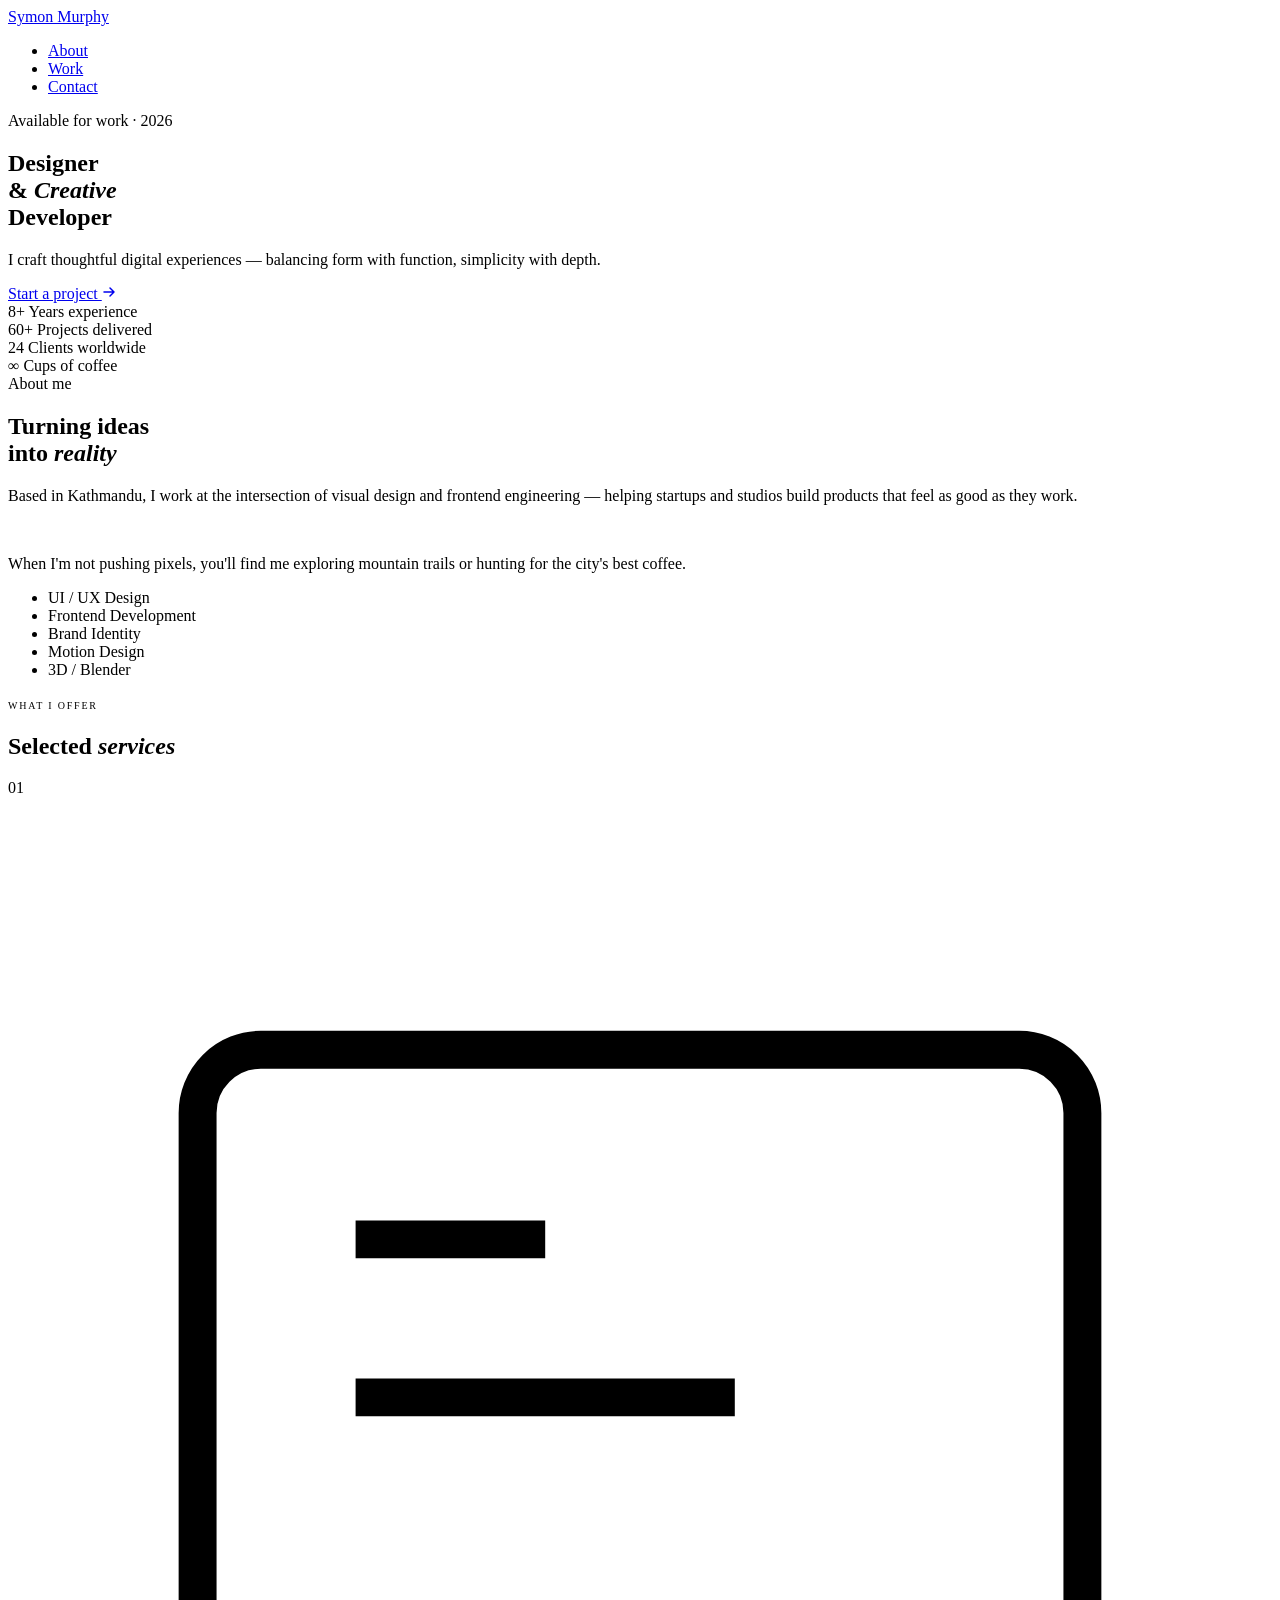
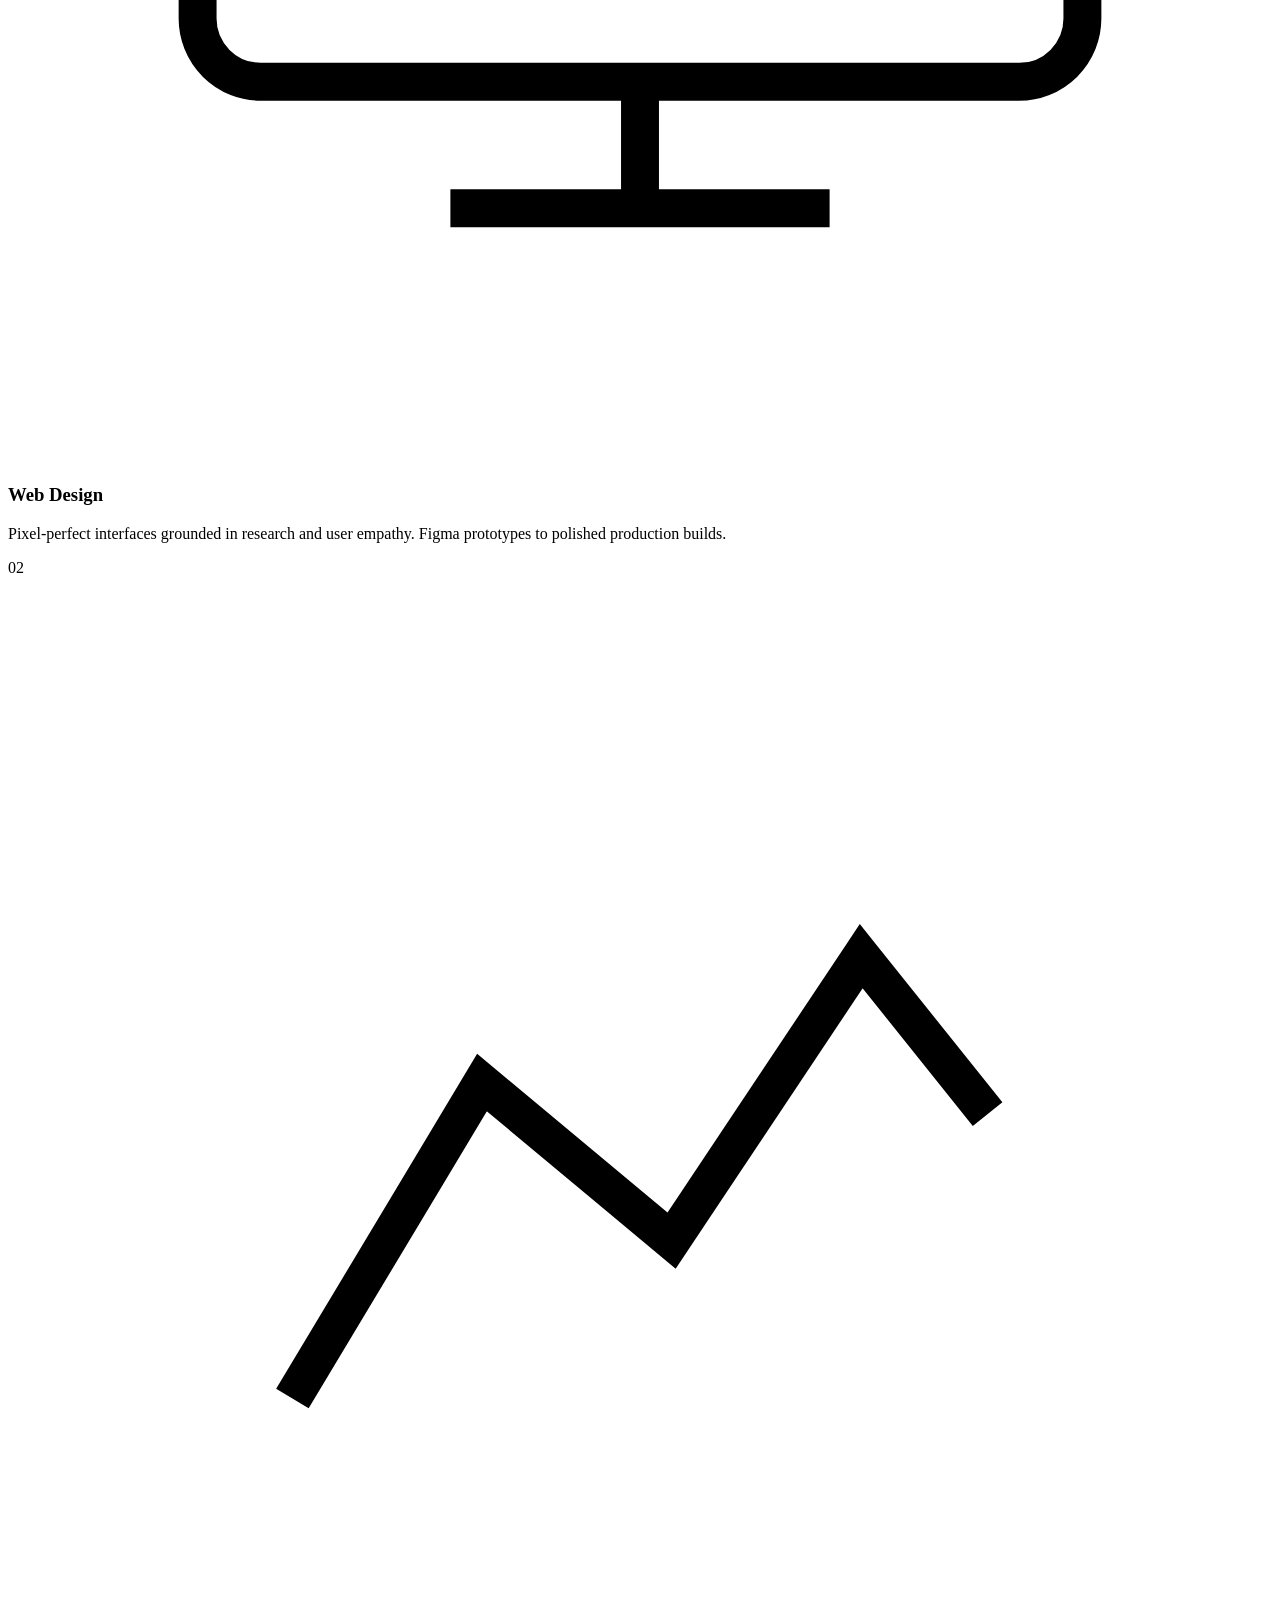
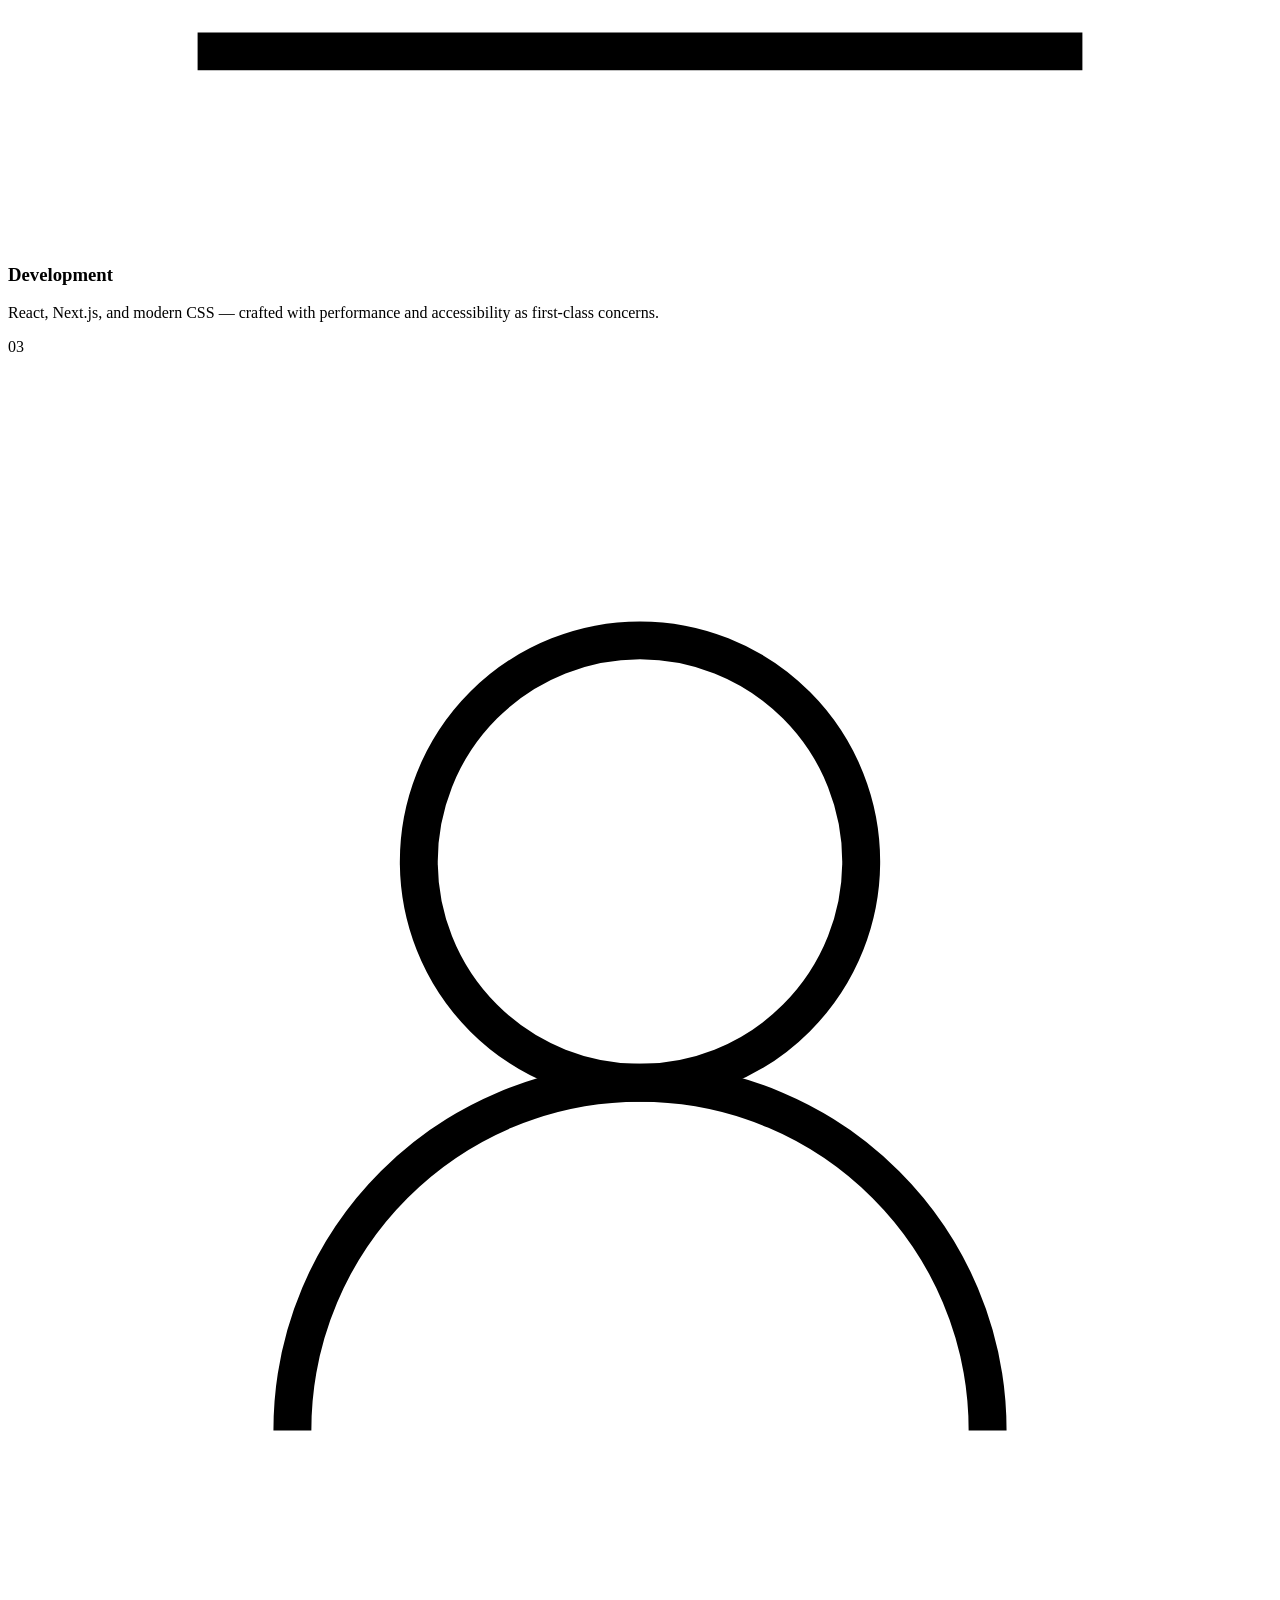
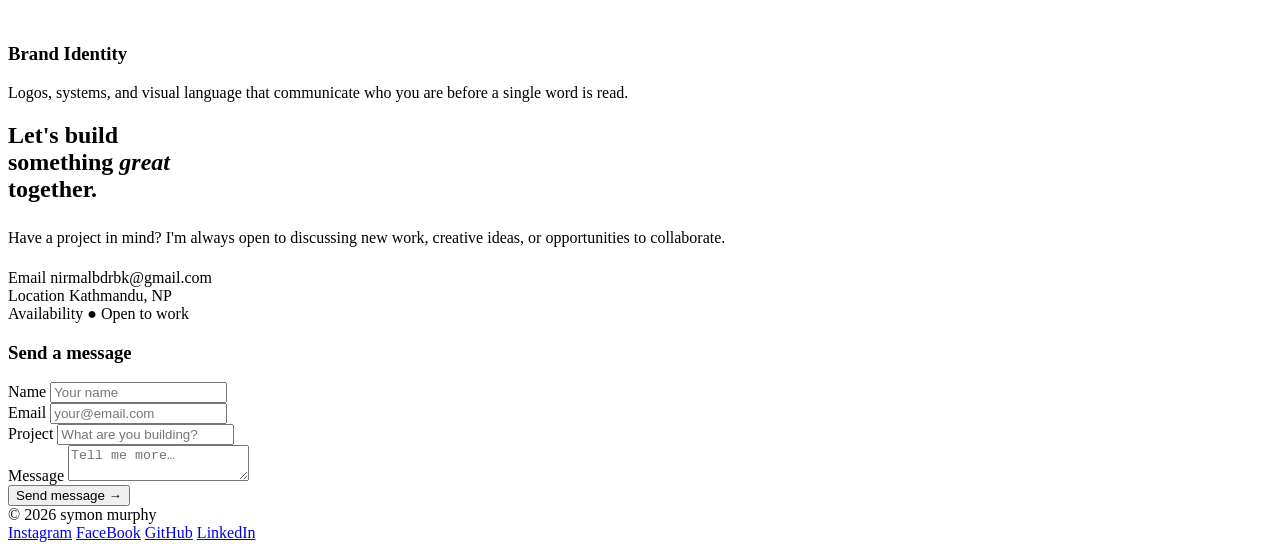
==== portfolio.html @ 16e1f56a "HTML file" ====
<!DOCTYPE html>
<html lang="en">
<head>
<meta charset="UTF-8">
<meta name="viewport" content="width=device-width, initial-scale=1.0">
<title>Symon — Portfolio</title>
<link rel="stylesheet" href="portfolio.css">
</head>
<body>

<!-- NAV -->
<nav>
  <a href="#hero" class="nav-logo">Symon Murphy</a>
  <ul class="nav-links">
    <li><a href="#about">About</a></li>
    <li><a href="#services">Work</a></li>
    <li><a href="#contact">Contact</a></li>
  </ul>
</nav>

<!-- HERO -->
<section id="hero">
  <div class="hero-left">
    <p class="hero-label">Available for work · 2026</p>
    <h1 class="hero-name">
      Designer<br>
      &amp; <em>Creative</em><br>
      Developer
    </h1>
    <p class="hero-desc">
      I craft thoughtful digital experiences — balancing form with function, simplicity with depth.
    </p>
    <a href="#contact" class="hero-cta">
      Start a project
      <svg width="14" height="14" viewBox="0 0 14 14" fill="none">
        <path d="M2 7h10M8 3l4 4-4 4" stroke="currentColor" stroke-width="1.5" stroke-linecap="round" stroke-linejoin="round"/>
      </svg>
    </a>
  </div>
  <div class="hero-right">
    <div class="hero-visual">
      <div class="hero-circle"></div>
    </div>
    <div class="hero-stats">
      <div class="stat">
        <span class="stat-num">8+</span>
        <span class="stat-label">Years experience</span>
      </div>
      <div class="stat">
        <span class="stat-num">60+</span>
        <span class="stat-label">Projects delivered</span>
      </div>
      <div class="stat">
        <span class="stat-num">24</span>
        <span class="stat-label">Clients worldwide</span>
      </div>
      <div class="stat">
        <span class="stat-num">∞</span>
        <span class="stat-label">Cups of coffee</span>
      </div>
    </div>
  </div>
</section>

<!-- ABOUT -->
<section id="about" class="reveal">
  <div class="section-tag">
    <span>About me</span>
  </div>
  <div class="about-content">
    <div class="about-text">
      <h2>Turning ideas<br>into <em>reality</em></h2>
      <p>
        Based in Kathmandu, I work at the intersection of visual design and frontend engineering — helping startups and studios build products that feel as good as they work.
      </p>
      <br>
      <p style="color: var(--muted);">
        When I'm not pushing pixels, you'll find me exploring mountain trails or hunting for the city's best coffee.
      </p>
    </div>
    <ul class="skills-list">
      <li><span class="skill-name">UI / UX Design</span><span class="skill-bar" data-w="95"></span></li>
      <li><span class="skill-name">Frontend Development</span><span class="skill-bar" data-w="88"></span></li>
      <li><span class="skill-name">Brand Identity</span><span class="skill-bar" data-w="80"></span></li>
      <li><span class="skill-name">Motion Design</span><span class="skill-bar" data-w="75"></span></li>
      <li><span class="skill-name">3D / Blender</span><span class="skill-bar" data-w="70"></span></li>
    </ul>
  </div>
</section>

<!-- SERVICES -->
<section id="services" class="reveal">
  <div class="services-header">
    <div class="services-header-left">
      <span style="font-size:10px;letter-spacing:.18em;text-transform:uppercase;color:var(--muted)">What I offer</span>
    </div>
    <div class="services-header-right">
      <h2>Selected <em>services</em></h2>
    </div>
  </div>
  <div class="services-grid">
    <div class="service-card">
      <span class="service-num">01</span>
      <svg class="service-icon" viewBox="0 0 40 40" fill="none" stroke="currentColor" stroke-width="1.2">
        <rect x="6" y="8" width="28" height="20" rx="2"/>
        <path d="M14 32h12M20 28v4"/>
        <path d="M11 14h6M11 19h12"/>
      </svg>
      <h3>Web Design</h3>
      <p>Pixel-perfect interfaces grounded in research and user empathy. Figma prototypes to polished production builds.</p>
    </div>
    <div class="service-card">
      <span class="service-num">02</span>
      <svg class="service-icon" viewBox="0 0 40 40" fill="none" stroke="currentColor" stroke-width="1.2">
        <polyline points="9,26 15,16 21,21 27,12 31,17"/>
        <path d="M6 34h28"/>
      </svg>
      <h3>Development</h3>
      <p>React, Next.js, and modern CSS — crafted with performance and accessibility as first-class concerns.</p>
    </div>
    <div class="service-card">
      <span class="service-num">03</span>
      <svg class="service-icon" viewBox="0 0 40 40" fill="none" stroke="currentColor" stroke-width="1.2">
        <circle cx="20" cy="16" r="7"/>
        <path d="M9 34c0-6.075 4.925-11 11-11s11 4.925 11 11"/>
      </svg>
      <h3>Brand Identity</h3>
      <p>Logos, systems, and visual language that communicate who you are before a single word is read.</p>
    </div>
  </div>
</section>

<!-- CONTACT -->
<section id="contact" class="reveal">
  <div class="contact-left">
    <div>
      <h2>Let's build<br>something <em>great</em><br>together.</h2>
      <p style="color:var(--muted); line-height:1.9;">
        Have a project in mind? I'm always open to discussing new work, creative ideas, or opportunities to collaborate.
      </p>
    </div>
    <div class="contact-info">
      <div class="contact-row">
        <span class="contact-row-label">Email</span>
        <span class="contact-row-val">nirmalbdrbk@gmail.com</span>
      </div>
      <div class="contact-row">
        <span class="contact-row-label">Location</span>
        <span class="contact-row-val">Kathmandu, NP</span>
      </div>
      <div class="contact-row">
        <span class="contact-row-label">Availability</span>
        <span class="contact-row-val" style="color:var(--accent)">● Open to work</span>
      </div>
    </div>
  </div>
  <div class="contact-right">
    <h3>Send a message</h3>
    <div class="form-group">
      <label>Name</label>
      <input type="text" placeholder="Your name">
    </div>
    <div class="form-group">
      <label>Email</label>
      <input type="email" placeholder="your@email.com">
    </div>
    <div class="form-group">
      <label>Project</label>
      <input type="text" placeholder="What are you building?">
    </div>
    <div class="form-group">
      <label>Message</label>
      <textarea placeholder="Tell me more…"></textarea>
    </div>
    <button class="submit-btn">Send message →</button>
  </div>
</section>

<!-- FOOTER -->
<footer>
  <span>© 2026 symon murphy</span>
  <div class="footer-links">
    <a href="https://www.instagram.com/symon.br35?igsh=MXhydWpwdHZkd2JveA==">Instagram</a>
    <a href="https://www.facebook.com/share/1Dt2ZG6YBQ/">FaceBook</a>
    <a href="https://github.com/symon-br">GitHub</a>
    <a href="https://www.linkedin.com/in/nirmal-bahadur-bk-346a613a9/">LinkedIn</a>
  </div>
</footer>

<script src="portfolio.js"></script>
</body>
</html>
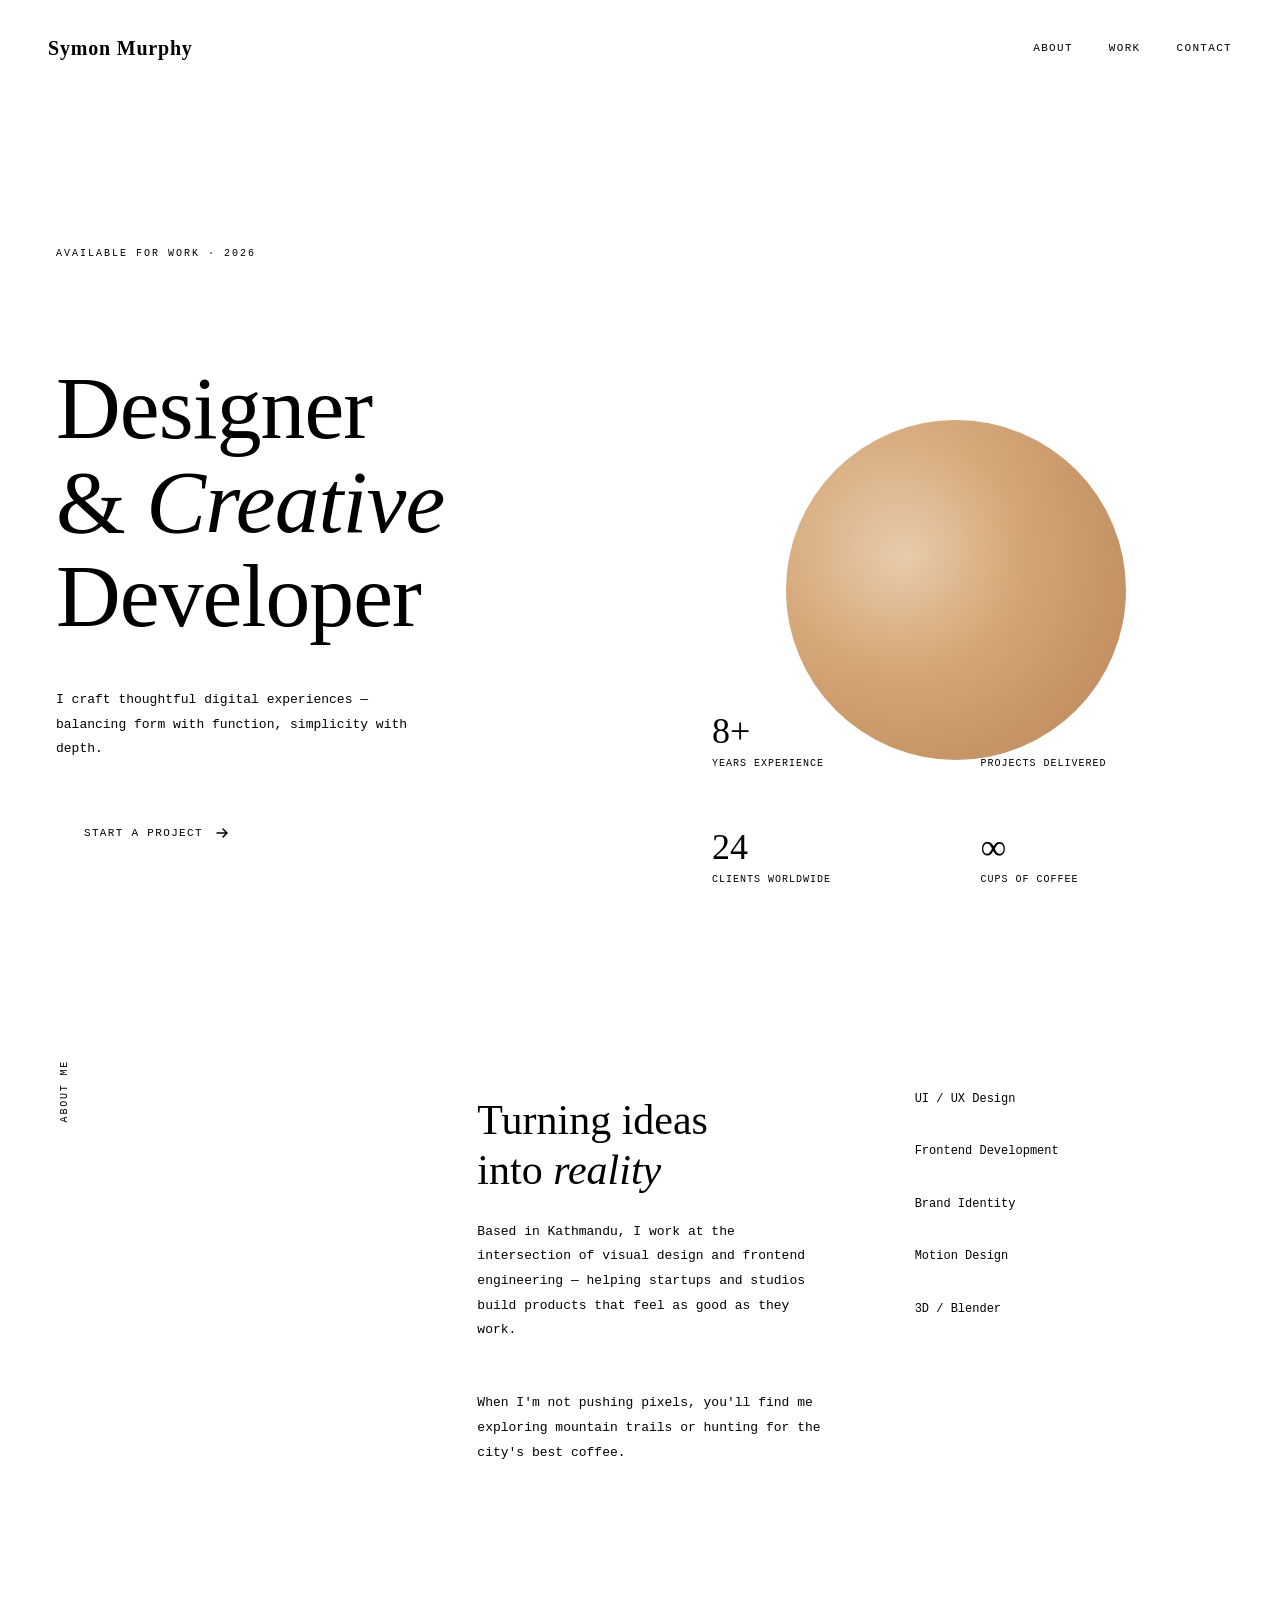
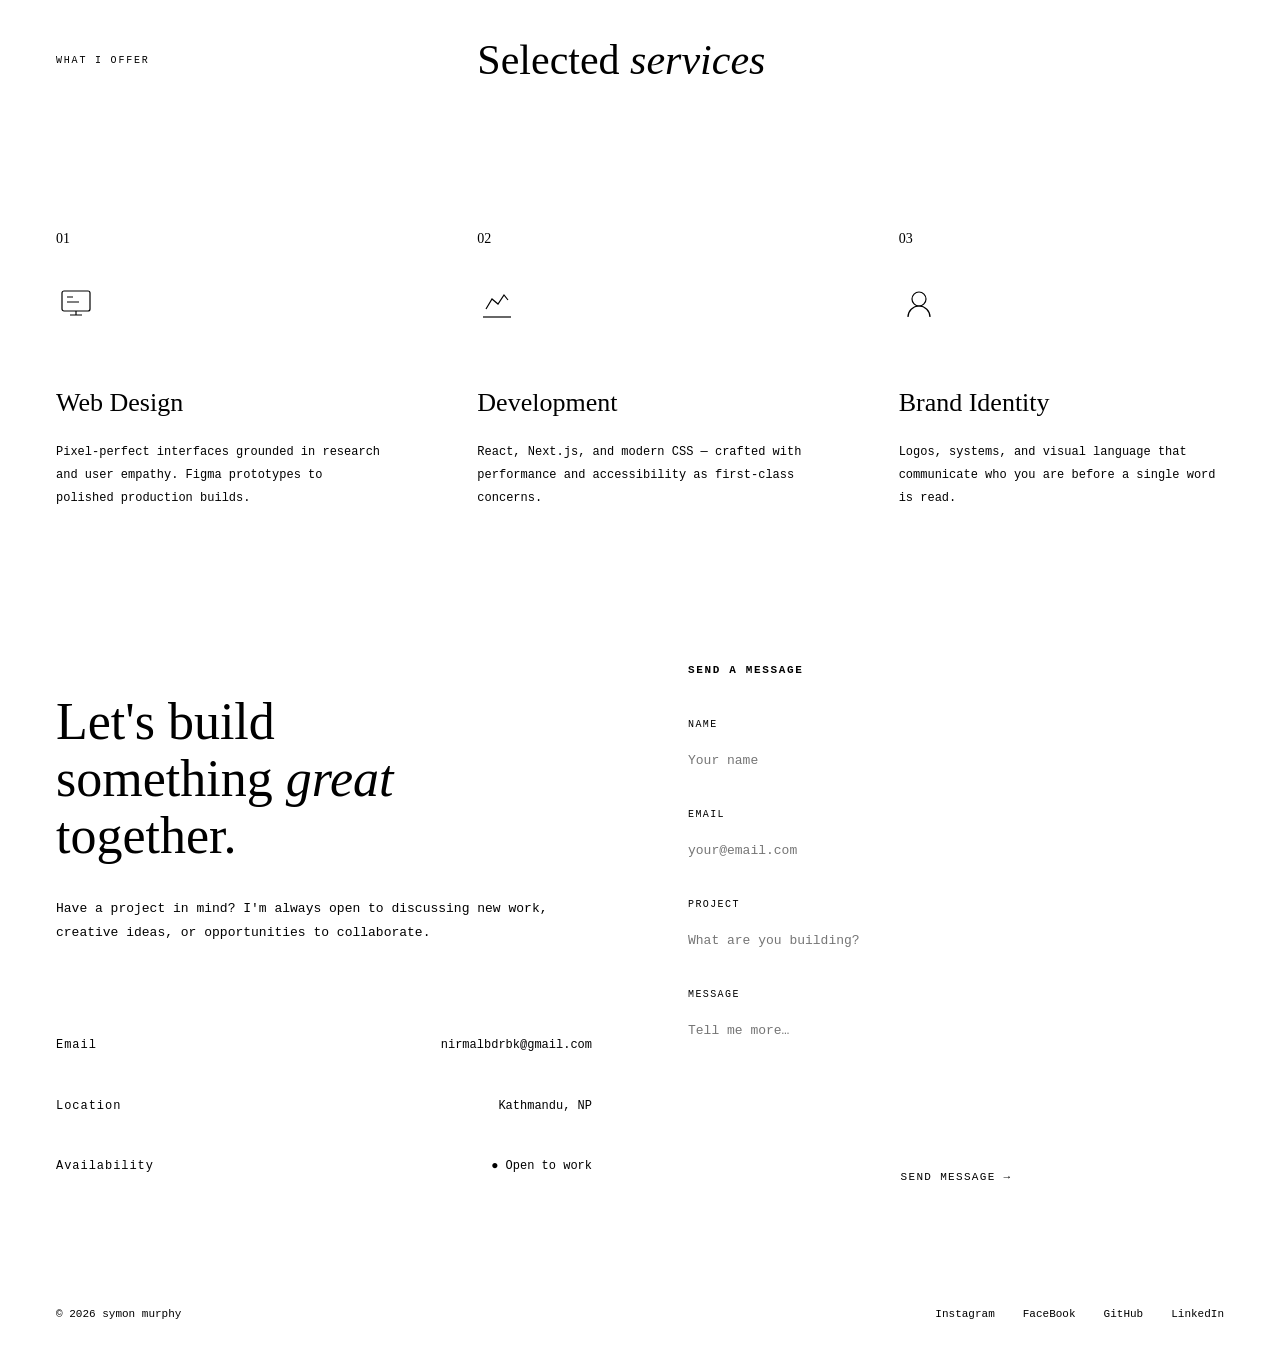
==== commit 741db92d: "4 April changes" ====
--- a/portfolio.html
+++ b/portfolio.html
@@ -189,4 +189,4 @@
 
 <script src="portfolio.js"></script>
 </body>
-</html>
+</html>
--- a/portfolio.css
+++ b/portfolio.css
@@ -0,0 +1,324 @@
+  /* *, *::before, *::after { box-sizing: border-box; margin: 0; padding: 0; }
+
+  :root {
+    --bg: #F5F2ED;
+    --ink: #1A1814;
+    --muted: #8A877F;
+    --accent: #C8622A;
+    --line: #D8D4CC;
+    --card: #EDEAE3;
+  } */
+
+  html { scroll-behavior: smooth; }
+
+  body {
+    background: var(--bg);
+    color: var(--ink);
+    font-family: 'DM Mono', monospace;
+    font-weight: 300;
+    font-size: 13px;
+    line-height: 1.7;
+    overflow-x: hidden;
+  }
+
+  /* ── NAV ── */
+  nav {
+    position: fixed; top: 0; left: 0; right: 0; z-index: 100;
+    display: flex; justify-content: space-between; align-items: center;
+    padding: 24px 48px;
+    background: var(--bg);
+    border-bottom: 1px solid var(--line);
+    animation: fadeDown .6s ease both;
+  }
+  .nav-logo {
+    font-family: 'Cormorant Garamond', serif;
+    font-size: 20px; font-weight: 600; letter-spacing: .04em;
+    color: var(--ink); text-decoration: none;
+  }
+  .nav-links { display: flex; gap: 36px; list-style: none; }
+  .nav-links a {
+    color: var(--muted); text-decoration: none;
+    font-size: 11px; letter-spacing: .12em; text-transform: uppercase;
+    transition: color .2s;
+  }
+  .nav-links a:hover { color: var(--ink); }
+
+  /* ── HERO ── */
+  #hero {
+    min-height: 100vh;
+    display: grid;
+    grid-template-columns: 1fr 1fr;
+    padding-top: 88px;
+  }
+  .hero-left {
+    display: flex; flex-direction: column; justify-content: center;
+    padding: 80px 48px 80px 48px;
+    border-right: 1px solid var(--line);
+    animation: fadeUp .8s .2s ease both;
+  }
+  .hero-label {
+    font-size: 10px; letter-spacing: .2em; text-transform: uppercase;
+    color: var(--accent); margin-bottom: 24px;
+  }
+  .hero-name {
+    font-family: 'Cormorant Garamond', serif;
+    font-size: clamp(52px, 7vw, 92px);
+    font-weight: 300; line-height: 1.05;
+    letter-spacing: -.01em;
+    margin-bottom: 32px;
+  }
+  .hero-name em { font-style: italic; color: var(--accent); }
+  .hero-desc {
+    color: var(--muted); max-width: 380px;
+    margin-bottom: 48px; line-height: 1.9;
+  }
+  .hero-cta {
+    display: inline-flex; align-items: center; gap: 12px;
+    background: var(--ink); color: var(--bg);
+    padding: 14px 28px; text-decoration: none;
+    font-size: 11px; letter-spacing: .12em; text-transform: uppercase;
+    transition: background .2s, transform .2s;
+    width: fit-content;
+  }
+  .hero-cta:hover { background: var(--accent); transform: translateY(-2px); }
+  .hero-cta svg { transition: transform .2s; }
+  .hero-cta:hover svg { transform: translateX(4px); }
+
+  .hero-right {
+    display: flex; flex-direction: column; justify-content: flex-end;
+    padding: 80px 48px;
+    animation: fadeUp .8s .4s ease both;
+    position: relative;
+  }
+  .hero-visual {
+    position: absolute; inset: 88px 0 0 0;
+    display: flex; align-items: center; justify-content: center;
+  }
+  .hero-circle {
+    width: min(340px, 80%); aspect-ratio: 1;
+    border-radius: 50%;
+    background: radial-gradient(circle at 35% 40%, #E8C9A8 0%, #D4A574 40%, #B8845A 100%);
+    position: relative; overflow: hidden;
+  }
+  .hero-circle::after {
+    content: '';
+    position: absolute; inset: 0;
+    background: linear-gradient(135deg, rgba(255,255,255,.15) 0%, transparent 50%);
+  }
+  .hero-stats {
+    display: grid; grid-template-columns: 1fr 1fr;
+    gap: 1px; background: var(--line);
+    border-top: 1px solid var(--line);
+    border-left: 1px solid var(--line);
+  }
+  .stat {
+    background: var(--bg); padding: 28px 24px;
+  }
+  .stat-num {
+    font-family: 'Cormorant Garamond', serif;
+    font-size: 36px; font-weight: 300; display: block;
+    line-height: 1;
+  }
+  .stat-label {
+    font-size: 10px; color: var(--muted);
+    letter-spacing: .1em; text-transform: uppercase;
+    margin-top: 6px; display: block;
+  }
+
+  /* ── ABOUT ── */
+  #about {
+    display: grid; grid-template-columns: 1fr 2fr;
+    border-top: 1px solid var(--line);
+    animation: fadeUp .8s ease both;
+  }
+  .section-tag {
+    padding: 64px 48px;
+    border-right: 1px solid var(--line);
+    display: flex; align-items: flex-start;
+  }
+  .section-tag span {
+    font-size: 10px; letter-spacing: .18em; text-transform: uppercase;
+    color: var(--muted);
+    writing-mode: vertical-rl; transform: rotate(180deg);
+  }
+  .about-content {
+    padding: 64px 48px;
+    display: grid; grid-template-columns: 1fr 1fr; gap: 48px;
+    align-items: start;
+  }
+  .about-text h2 {
+    font-family: 'Cormorant Garamond', serif;
+    font-size: 42px; font-weight: 300; line-height: 1.2;
+    margin-bottom: 24px;
+  }
+  .about-text h2 em { font-style: italic; }
+  .about-text p { color: var(--muted); line-height: 1.9; }
+  .skills-list { list-style: none; }
+  .skills-list li {
+    padding: 16px 0;
+    border-bottom: 1px solid var(--line);
+    display: flex; justify-content: space-between; align-items: center;
+    font-size: 12px;
+  }
+  .skills-list li:first-child { border-top: 1px solid var(--line); }
+  .skill-name { color: var(--ink); }
+  .skill-bar {
+    width: 80px; height: 2px; background: var(--line);
+    position: relative; overflow: hidden;
+  }
+  .skill-bar::after {
+    content: ''; position: absolute; left: 0; top: 0; bottom: 0;
+    background: var(--accent);
+    animation: barGrow 1.2s ease both;
+  }
+  .skill-bar[data-w="95"]::after  { width: 95%; animation-delay: .1s; }
+  .skill-bar[data-w="88"]::after  { width: 88%; animation-delay: .2s; }
+  .skill-bar[data-w="80"]::after  { width: 80%; animation-delay: .3s; }
+  .skill-bar[data-w="75"]::after  { width: 75%; animation-delay: .4s; }
+  .skill-bar[data-w="70"]::after  { width: 70%; animation-delay: .5s; }
+
+  /* ── SERVICES ── */
+  #services {
+    border-top: 1px solid var(--line);
+  }
+  .services-header {
+    display: grid; grid-template-columns: 1fr 2fr;
+    border-bottom: 1px solid var(--line);
+  }
+  .services-header-left {
+    padding: 48px;
+    border-right: 1px solid var(--line);
+    display: flex; align-items: center;
+  }
+  .services-header-right { padding: 48px; }
+  .services-header-right h2 {
+    font-family: 'Cormorant Garamond', serif;
+    font-size: 42px; font-weight: 300;
+  }
+  .services-header-right h2 em { font-style: italic; }
+  .services-grid {
+    display: grid; grid-template-columns: repeat(3, 1fr);
+    border-bottom: 1px solid var(--line);
+  }
+  .service-card {
+    padding: 48px;
+    border-right: 1px solid var(--line);
+    transition: background .3s;
+    cursor: default;
+  }
+  .service-card:last-child { border-right: none; }
+  .service-card:hover { background: var(--card); }
+  .service-num {
+    font-family: 'Cormorant Garamond', serif;
+    font-size: 14px; color: var(--accent);
+    margin-bottom: 32px; display: block;
+  }
+  .service-icon {
+    width: 40px; height: 40px; margin-bottom: 24px;
+    color: var(--ink);
+  }
+  .service-card h3 {
+    font-family: 'Cormorant Garamond', serif;
+    font-size: 26px; font-weight: 400; margin-bottom: 16px;
+  }
+  .service-card p { color: var(--muted); line-height: 1.9; font-size: 12px; }
+
+  /* ── CONTACT ── */
+  #contact {
+    display: grid; grid-template-columns: 1fr 1fr;
+    border-top: 1px solid var(--line);
+  }
+  .contact-left {
+    padding: 80px 48px;
+    border-right: 1px solid var(--line);
+    display: flex; flex-direction: column; justify-content: space-between;
+  }
+  .contact-left h2 {
+    font-family: 'Cormorant Garamond', serif;
+    font-size: 52px; font-weight: 300; line-height: 1.1;
+    margin-bottom: 32px;
+  }
+  .contact-left h2 em { font-style: italic; }
+  .contact-info { margin-top: 48px; }
+  .contact-row {
+    display: flex; justify-content: space-between;
+    padding: 20px 0; border-bottom: 1px solid var(--line);
+    font-size: 12px;
+  }
+  .contact-row:first-child { border-top: 1px solid var(--line); }
+  .contact-row-label { color: var(--muted); letter-spacing: .08em; }
+  .contact-row-val { color: var(--ink); }
+
+  .contact-right { padding: 80px 48px; }
+  .contact-right h3 {
+    font-size: 11px; letter-spacing: .15em; text-transform: uppercase;
+    color: var(--muted); margin-bottom: 36px;
+  }
+  .form-group { margin-bottom: 28px; }
+  .form-group label {
+    display: block; font-size: 10px;
+    letter-spacing: .14em; text-transform: uppercase;
+    color: var(--muted); margin-bottom: 10px;
+  }
+  .form-group input,
+  .form-group textarea {
+    width: 100%; background: transparent;
+    border: none; border-bottom: 1px solid var(--line);
+    padding: 10px 0; color: var(--ink);
+    font-family: 'DM Mono', monospace; font-size: 13px;
+    outline: none; resize: none;
+    transition: border-color .2s;
+  }
+  .form-group input:focus,
+  .form-group textarea:focus { border-color: var(--accent); }
+  .form-group textarea { min-height: 80px; }
+  .submit-btn {
+    background: var(--ink); color: var(--bg);
+    border: none; padding: 14px 32px; cursor: pointer;
+    font-family: 'DM Mono', monospace;
+    font-size: 11px; letter-spacing: .12em; text-transform: uppercase;
+    transition: background .2s, transform .2s;
+    width: 100%; margin-top: 8px;
+  }
+  .submit-btn:hover { background: var(--accent); transform: translateY(-2px); }
+
+  /* ── FOOTER ── */
+  footer {
+    display: flex; justify-content: space-between; align-items: center;
+    padding: 28px 48px;
+    border-top: 1px solid var(--line);
+    font-size: 11px; color: var(--muted);
+  }
+  .footer-links { display: flex; gap: 28px; }
+  .footer-links a { color: var(--muted); text-decoration: none; transition: color .2s; }
+  .footer-links a:hover { color: var(--ink); }
+
+  /* ── ANIMATIONS ── */
+  @keyframes fadeDown { from { opacity: 0; transform: translateY(-16px); } to { opacity: 1; transform: translateY(0); } }
+  @keyframes fadeUp   { from { opacity: 0; transform: translateY(28px);  } to { opacity: 1; transform: translateY(0); } }
+  @keyframes barGrow  { from { width: 0; } }
+
+  /* ── SCROLL REVEAL ── */
+  .reveal { opacity: 0; transform: translateY(32px); transition: opacity .7s ease, transform .7s ease; }
+  .reveal.visible { opacity: 1; transform: translateY(0); }
+
+  /* ── RESPONSIVE ── */
+  @media (max-width: 900px) {
+    nav { padding: 20px 24px; }
+    .nav-links { display: none; }
+    #hero { grid-template-columns: 1fr; }
+    .hero-right { display: none; }
+    .hero-left { padding: 60px 24px; }
+    #about { grid-template-columns: 1fr; }
+    .section-tag { display: none; }
+    .about-content { grid-template-columns: 1fr; padding: 48px 24px; }
+    .services-header { grid-template-columns: 1fr; }
+    .services-header-left { display: none; }
+    .services-header-right { padding: 48px 24px; }
+    .services-grid { grid-template-columns: 1fr; }
+    .service-card { border-right: none; border-bottom: 1px solid var(--line); }
+    #contact { grid-template-columns: 1fr; }
+    .contact-left { border-right: none; border-bottom: 1px solid var(--line); padding: 48px 24px; }
+    .contact-right { padding: 48px 24px; }
+    footer { padding: 24px; flex-direction: column; gap: 16px; text-align: center; }
+  }
